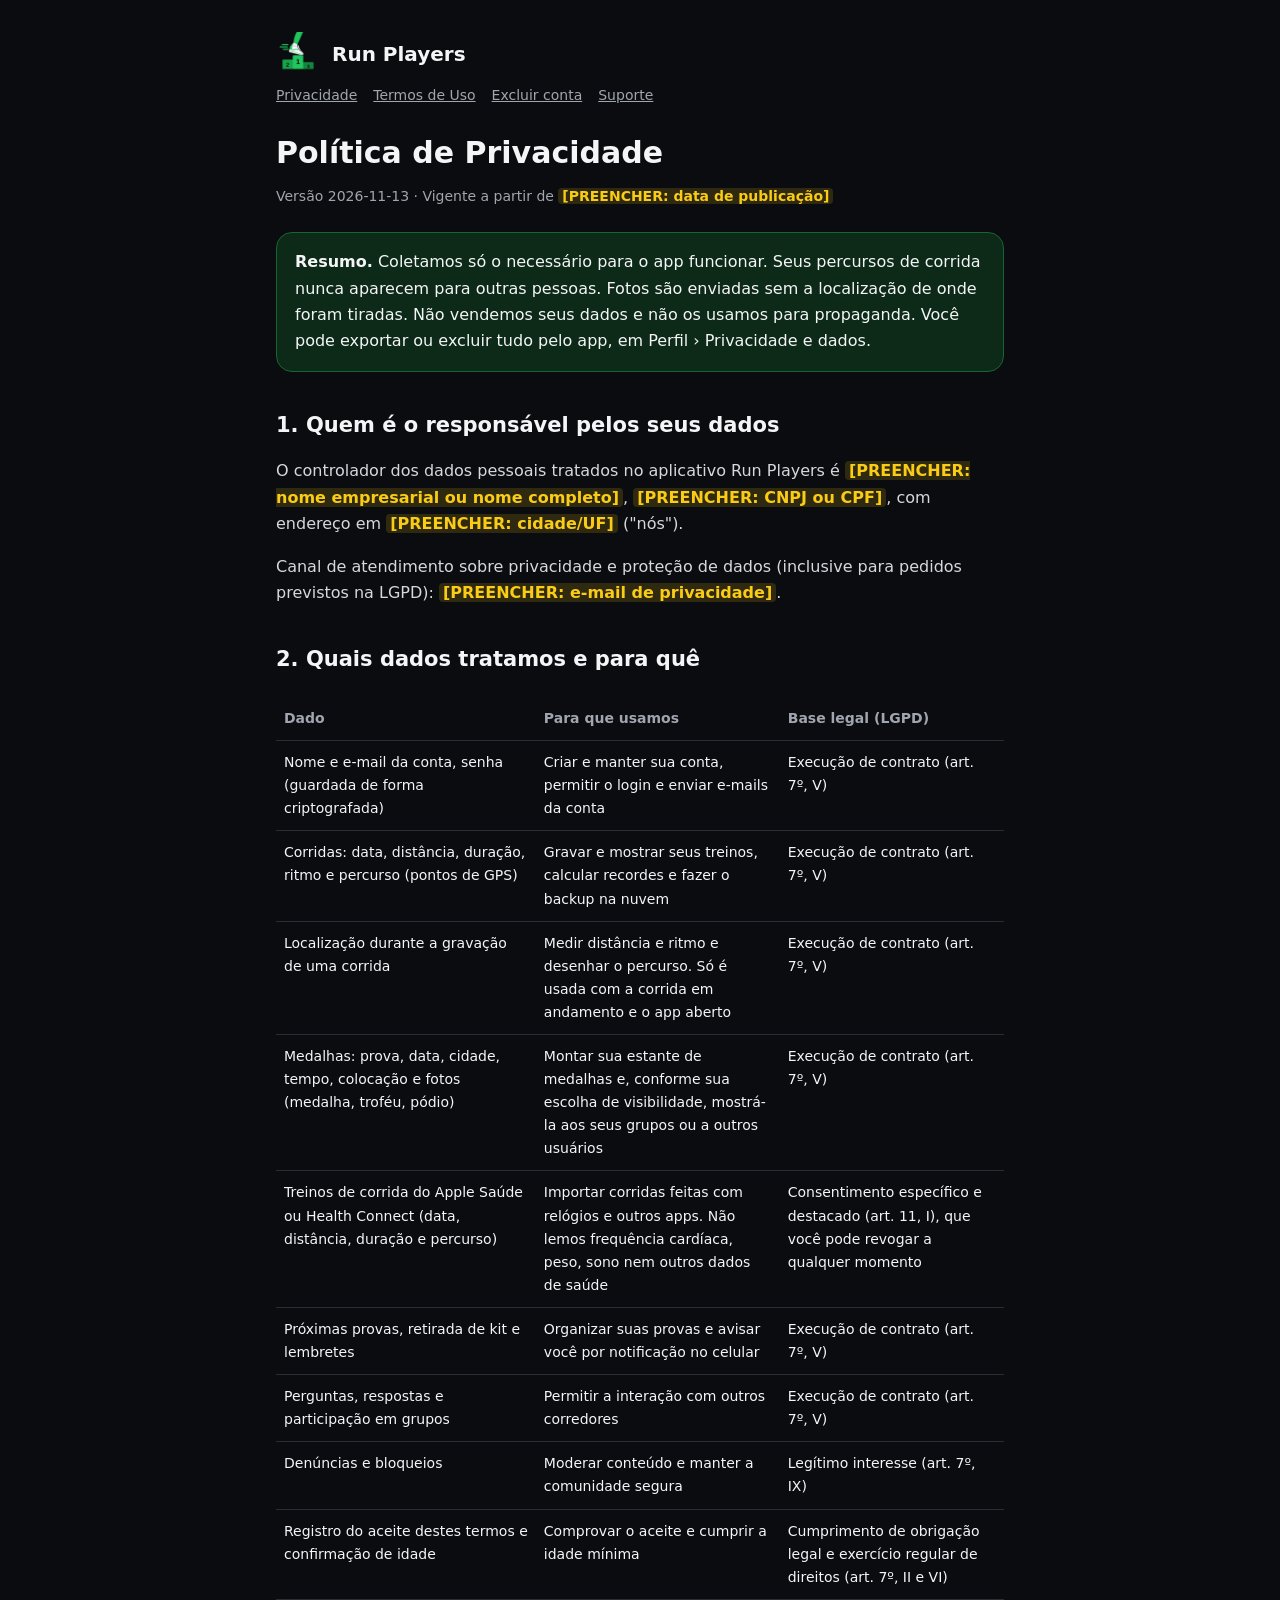
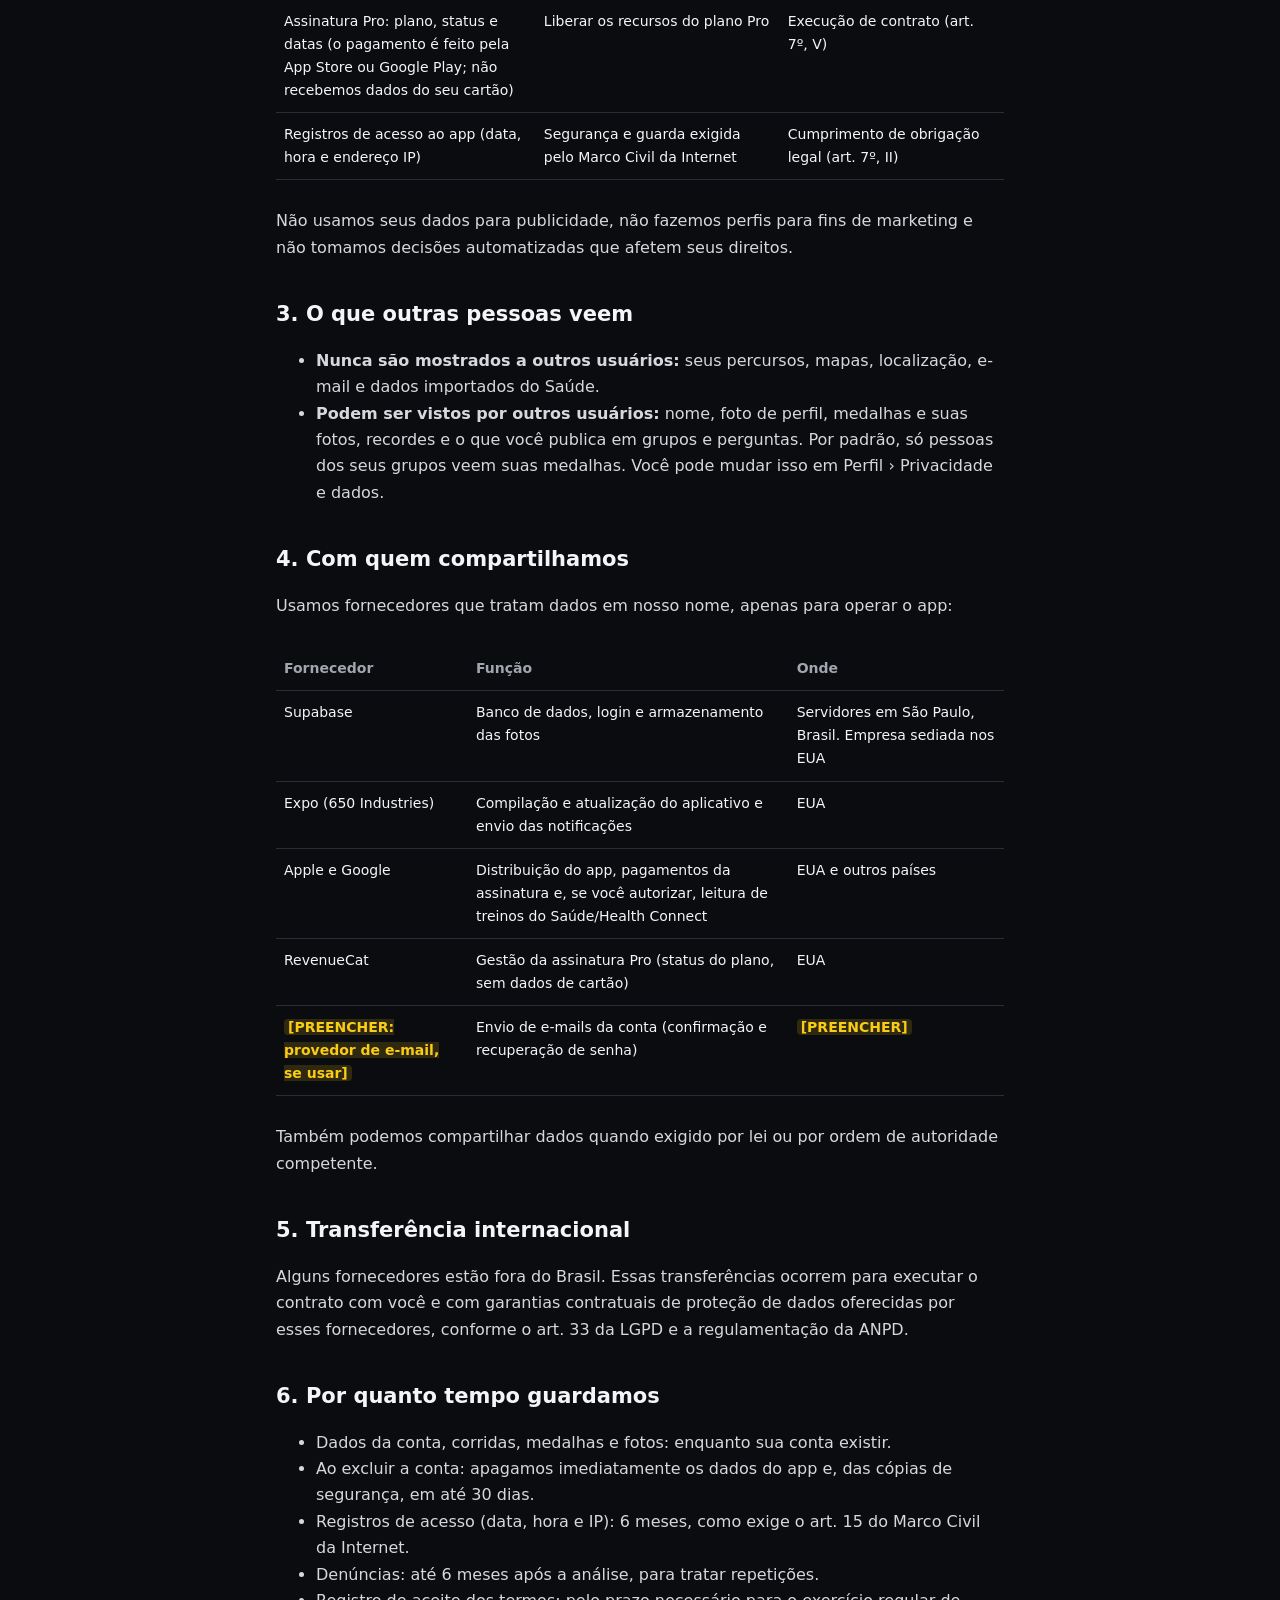
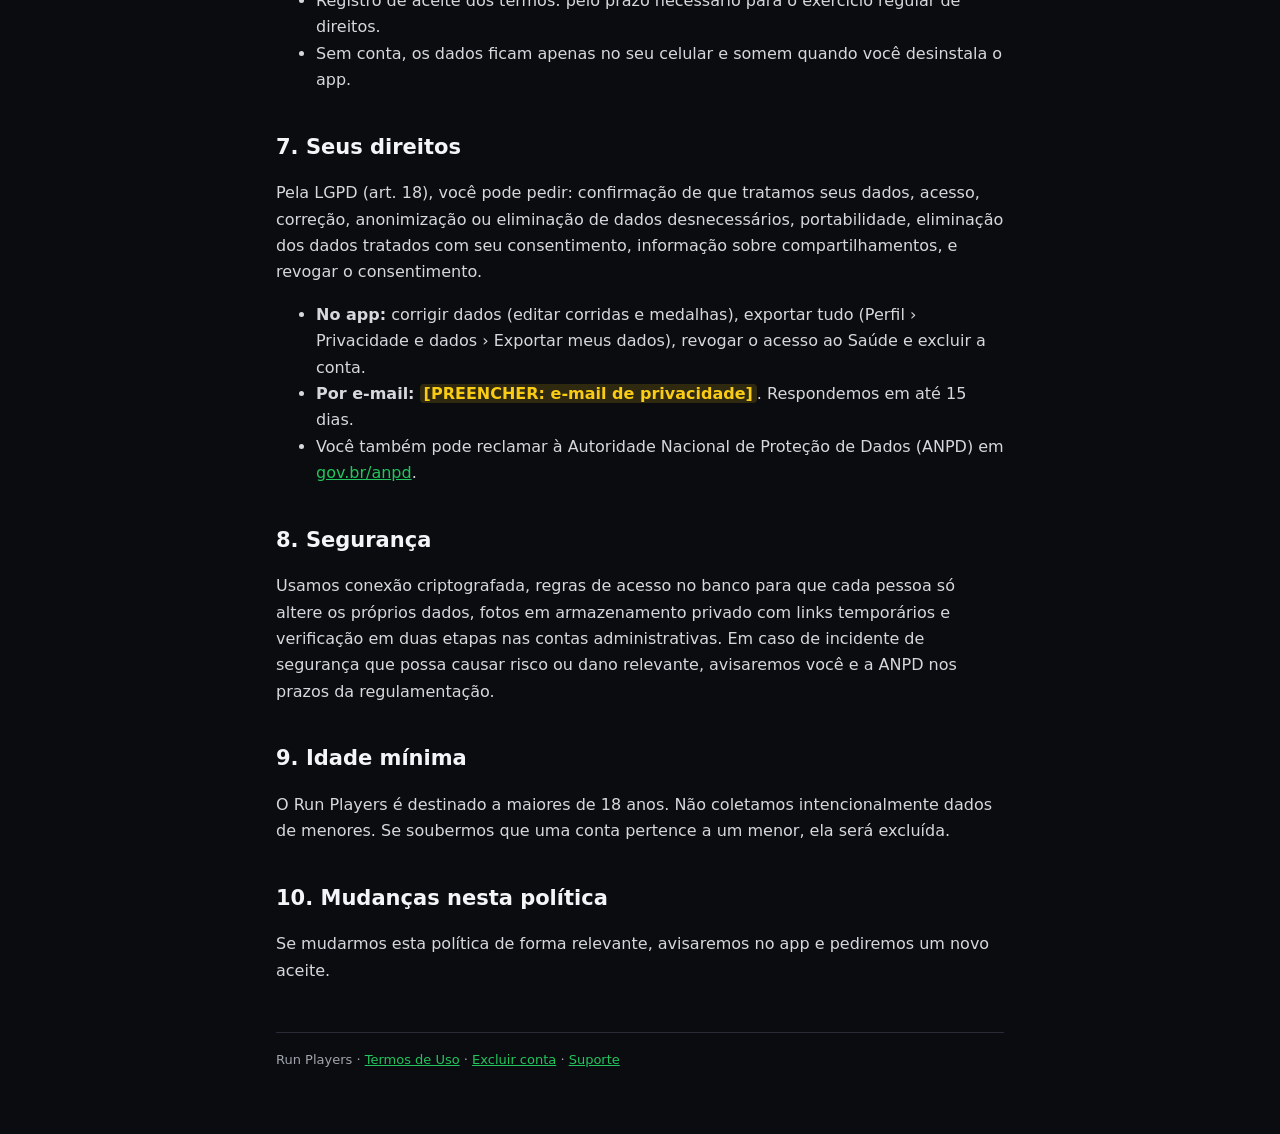
==== privacidade.html @ 9b87604a "Site do Run Players: Política, Termos, Excluir conta e Suporte Co-Authored-By: Claude Opus 5.5 <nore" ====
<!doctype html>
<html lang="pt-BR">
<head>
<meta charset="utf-8">
<meta name="viewport" content="width=device-width, initial-scale=1">
<title>Política de Privacidade · Run Players</title>
<meta name="description" content="Como o Run Players trata seus dados pessoais, conforme a LGPD.">
<link rel="stylesheet" href="estilo.css">
</head>
<body>
<div class="wrap">
  <header><img src="icone.png" alt=""><a href="index.html">Run Players</a></header>
  <nav><a href="privacidade.html">Privacidade</a><a href="termos.html">Termos de Uso</a><a href="excluir-conta.html">Excluir conta</a><a href="suporte.html">Suporte</a></nav>

  <h1>Política de Privacidade</h1>
  <p class="meta">Versão 2026-11-13 · Vigente a partir de <span class="fill">[PREENCHER: data de publicação]</span></p>

  <div class="box ok">
    <strong>Resumo.</strong> Coletamos só o necessário para o app funcionar. Seus percursos de corrida nunca aparecem para outras pessoas.
    Fotos são enviadas sem a localização de onde foram tiradas. Não vendemos seus dados e não os usamos para propaganda.
    Você pode exportar ou excluir tudo pelo app, em Perfil › Privacidade e dados.
  </div>

  <h2>1. Quem é o responsável pelos seus dados</h2>
  <p>O controlador dos dados pessoais tratados no aplicativo Run Players é
    <span class="fill">[PREENCHER: nome empresarial ou nome completo]</span>,
    <span class="fill">[PREENCHER: CNPJ ou CPF]</span>, com endereço em
    <span class="fill">[PREENCHER: cidade/UF]</span> ("nós").</p>
  <p>Canal de atendimento sobre privacidade e proteção de dados (inclusive para pedidos previstos na LGPD):
    <span class="fill">[PREENCHER: e-mail de privacidade]</span>.</p>

  <h2>2. Quais dados tratamos e para quê</h2>
  <div class="table">
  <table>
    <tr><th>Dado</th><th>Para que usamos</th><th>Base legal (LGPD)</th></tr>
    <tr><td>Nome e e-mail da conta, senha (guardada de forma criptografada)</td><td>Criar e manter sua conta, permitir o login e enviar e-mails da conta</td><td>Execução de contrato (art. 7º, V)</td></tr>
    <tr><td>Corridas: data, distância, duração, ritmo e percurso (pontos de GPS)</td><td>Gravar e mostrar seus treinos, calcular recordes e fazer o backup na nuvem</td><td>Execução de contrato (art. 7º, V)</td></tr>
    <tr><td>Localização durante a gravação de uma corrida</td><td>Medir distância e ritmo e desenhar o percurso. Só é usada com a corrida em andamento e o app aberto</td><td>Execução de contrato (art. 7º, V)</td></tr>
    <tr><td>Medalhas: prova, data, cidade, tempo, colocação e fotos (medalha, troféu, pódio)</td><td>Montar sua estante de medalhas e, conforme sua escolha de visibilidade, mostrá-la aos seus grupos ou a outros usuários</td><td>Execução de contrato (art. 7º, V)</td></tr>
    <tr><td>Treinos de corrida do Apple Saúde ou Health Connect (data, distância, duração e percurso)</td><td>Importar corridas feitas com relógios e outros apps. Não lemos frequência cardíaca, peso, sono nem outros dados de saúde</td><td>Consentimento específico e destacado (art. 11, I), que você pode revogar a qualquer momento</td></tr>
    <tr><td>Próximas provas, retirada de kit e lembretes</td><td>Organizar suas provas e avisar você por notificação no celular</td><td>Execução de contrato (art. 7º, V)</td></tr>
    <tr><td>Perguntas, respostas e participação em grupos</td><td>Permitir a interação com outros corredores</td><td>Execução de contrato (art. 7º, V)</td></tr>
    <tr><td>Denúncias e bloqueios</td><td>Moderar conteúdo e manter a comunidade segura</td><td>Legítimo interesse (art. 7º, IX)</td></tr>
    <tr><td>Registro do aceite destes termos e confirmação de idade</td><td>Comprovar o aceite e cumprir a idade mínima</td><td>Cumprimento de obrigação legal e exercício regular de direitos (art. 7º, II e VI)</td></tr>
    <tr><td>Assinatura Pro: plano, status e datas (o pagamento é feito pela App Store ou Google Play; não recebemos dados do seu cartão)</td><td>Liberar os recursos do plano Pro</td><td>Execução de contrato (art. 7º, V)</td></tr>
    <tr><td>Registros de acesso ao app (data, hora e endereço IP)</td><td>Segurança e guarda exigida pelo Marco Civil da Internet</td><td>Cumprimento de obrigação legal (art. 7º, II)</td></tr>
  </table>
  </div>
  <p>Não usamos seus dados para publicidade, não fazemos perfis para fins de marketing e não tomamos decisões automatizadas que afetem seus direitos.</p>

  <h2>3. O que outras pessoas veem</h2>
  <ul>
    <li><strong>Nunca são mostrados a outros usuários:</strong> seus percursos, mapas, localização, e-mail e dados importados do Saúde.</li>
    <li><strong>Podem ser vistos por outros usuários:</strong> nome, foto de perfil, medalhas e suas fotos, recordes e o que você publica em grupos e perguntas.
      Por padrão, só pessoas dos seus grupos veem suas medalhas. Você pode mudar isso em Perfil › Privacidade e dados.</li>
  </ul>

  <h2>4. Com quem compartilhamos</h2>
  <p>Usamos fornecedores que tratam dados em nosso nome, apenas para operar o app:</p>
  <div class="table">
  <table>
    <tr><th>Fornecedor</th><th>Função</th><th>Onde</th></tr>
    <tr><td>Supabase</td><td>Banco de dados, login e armazenamento das fotos</td><td>Servidores em São Paulo, Brasil. Empresa sediada nos EUA</td></tr>
    <tr><td>Expo (650 Industries)</td><td>Compilação e atualização do aplicativo e envio das notificações</td><td>EUA</td></tr>
    <tr><td>Apple e Google</td><td>Distribuição do app, pagamentos da assinatura e, se você autorizar, leitura de treinos do Saúde/Health Connect</td><td>EUA e outros países</td></tr>
    <tr><td>RevenueCat</td><td>Gestão da assinatura Pro (status do plano, sem dados de cartão)</td><td>EUA</td></tr>
    <tr><td><span class="fill">[PREENCHER: provedor de e-mail, se usar]</span></td><td>Envio de e-mails da conta (confirmação e recuperação de senha)</td><td><span class="fill">[PREENCHER]</span></td></tr>
  </table>
  </div>
  <p>Também podemos compartilhar dados quando exigido por lei ou por ordem de autoridade competente.</p>

  <h2>5. Transferência internacional</h2>
  <p>Alguns fornecedores estão fora do Brasil. Essas transferências ocorrem para executar o contrato com você e com garantias contratuais de proteção de dados oferecidas por esses fornecedores, conforme o art. 33 da LGPD e a regulamentação da ANPD.</p>

  <h2>6. Por quanto tempo guardamos</h2>
  <ul>
    <li>Dados da conta, corridas, medalhas e fotos: enquanto sua conta existir.</li>
    <li>Ao excluir a conta: apagamos imediatamente os dados do app e, das cópias de segurança, em até 30 dias.</li>
    <li>Registros de acesso (data, hora e IP): 6 meses, como exige o art. 15 do Marco Civil da Internet.</li>
    <li>Denúncias: até 6 meses após a análise, para tratar repetições.</li>
    <li>Registro de aceite dos termos: pelo prazo necessário para o exercício regular de direitos.</li>
    <li>Sem conta, os dados ficam apenas no seu celular e somem quando você desinstala o app.</li>
  </ul>

  <h2>7. Seus direitos</h2>
  <p>Pela LGPD (art. 18), você pode pedir: confirmação de que tratamos seus dados, acesso, correção, anonimização ou eliminação de dados desnecessários, portabilidade, eliminação dos dados tratados com seu consentimento, informação sobre compartilhamentos, e revogar o consentimento.</p>
  <ul>
    <li><strong>No app:</strong> corrigir dados (editar corridas e medalhas), exportar tudo (Perfil › Privacidade e dados › Exportar meus dados), revogar o acesso ao Saúde e excluir a conta.</li>
    <li><strong>Por e-mail:</strong> <span class="fill">[PREENCHER: e-mail de privacidade]</span>. Respondemos em até 15 dias.</li>
    <li>Você também pode reclamar à Autoridade Nacional de Proteção de Dados (ANPD) em <a href="https://www.gov.br/anpd">gov.br/anpd</a>.</li>
  </ul>

  <h2>8. Segurança</h2>
  <p>Usamos conexão criptografada, regras de acesso no banco para que cada pessoa só altere os próprios dados, fotos em armazenamento privado com links temporários e verificação em duas etapas nas contas administrativas. Em caso de incidente de segurança que possa causar risco ou dano relevante, avisaremos você e a ANPD nos prazos da regulamentação.</p>

  <h2>9. Idade mínima</h2>
  <p>O Run Players é destinado a maiores de 18 anos. Não coletamos intencionalmente dados de menores. Se soubermos que uma conta pertence a um menor, ela será excluída.</p>

  <h2>10. Mudanças nesta política</h2>
  <p>Se mudarmos esta política de forma relevante, avisaremos no app e pediremos um novo aceite.</p>

  <footer>Run Players · <a href="termos.html">Termos de Uso</a> · <a href="excluir-conta.html">Excluir conta</a> · <a href="suporte.html">Suporte</a></footer>
</div>
</body>
</html>
---- estilo.css ----
:root {
  --bg: #0b0c0f;
  --surface: #16181d;
  --line: #2a2d35;
  --text: #f4f5f7;
  --muted: #a1a5af;
  --accent: #22c55e;
  --soft: #0d2a18;
  --fill: #facc15;
}
* { box-sizing: border-box; }
html { -webkit-text-size-adjust: 100%; }
body {
  margin: 0;
  background: var(--bg);
  color: var(--text);
  font: 16px/1.65 system-ui, -apple-system, "Segoe UI", Roboto, sans-serif;
}
.wrap { max-width: 760px; margin: 0 auto; padding: 32px 16px 64px; }
header { display: flex; align-items: center; gap: 12px; margin-bottom: 8px; }
header img { width: 44px; height: 44px; border-radius: 10px; }
header a { color: var(--text); text-decoration: none; font-weight: 800; font-size: 20px; }
nav { display: flex; flex-wrap: wrap; gap: 6px 16px; margin: 8px 0 28px; font-size: 14px; }
nav a { color: var(--muted); }
h1 { font-size: 30px; line-height: 1.2; margin: 0 0 6px; }
h2 { font-size: 21px; margin: 36px 0 8px; }
h3 { font-size: 17px; margin: 24px 0 4px; }
p, li { color: #d6d8dd; }
a { color: var(--accent); }
.meta { color: var(--muted); font-size: 14px; margin-bottom: 24px; }
.box { background: var(--surface); border: 1px solid var(--line); border-radius: 16px; padding: 16px 18px; margin: 16px 0; }
.box.ok { background: var(--soft); border-color: #166534; }
table { width: 100%; border-collapse: collapse; margin: 12px 0; font-size: 14px; }
.table { overflow-x: auto; }
th, td { text-align: left; vertical-align: top; padding: 10px 8px; border-bottom: 1px solid var(--line); }
th { color: var(--muted); font-weight: 600; }
.fill { background: rgba(250, 204, 21, 0.15); color: var(--fill); padding: 0 4px; border-radius: 4px; font-weight: 600; }
.button { display: inline-block; background: var(--accent); color: #0b0c0f; font-weight: 800; text-decoration: none; padding: 12px 20px; border-radius: 26px; margin: 8px 0; }
footer { margin-top: 48px; padding-top: 16px; border-top: 1px solid var(--line); color: var(--muted); font-size: 13px; }
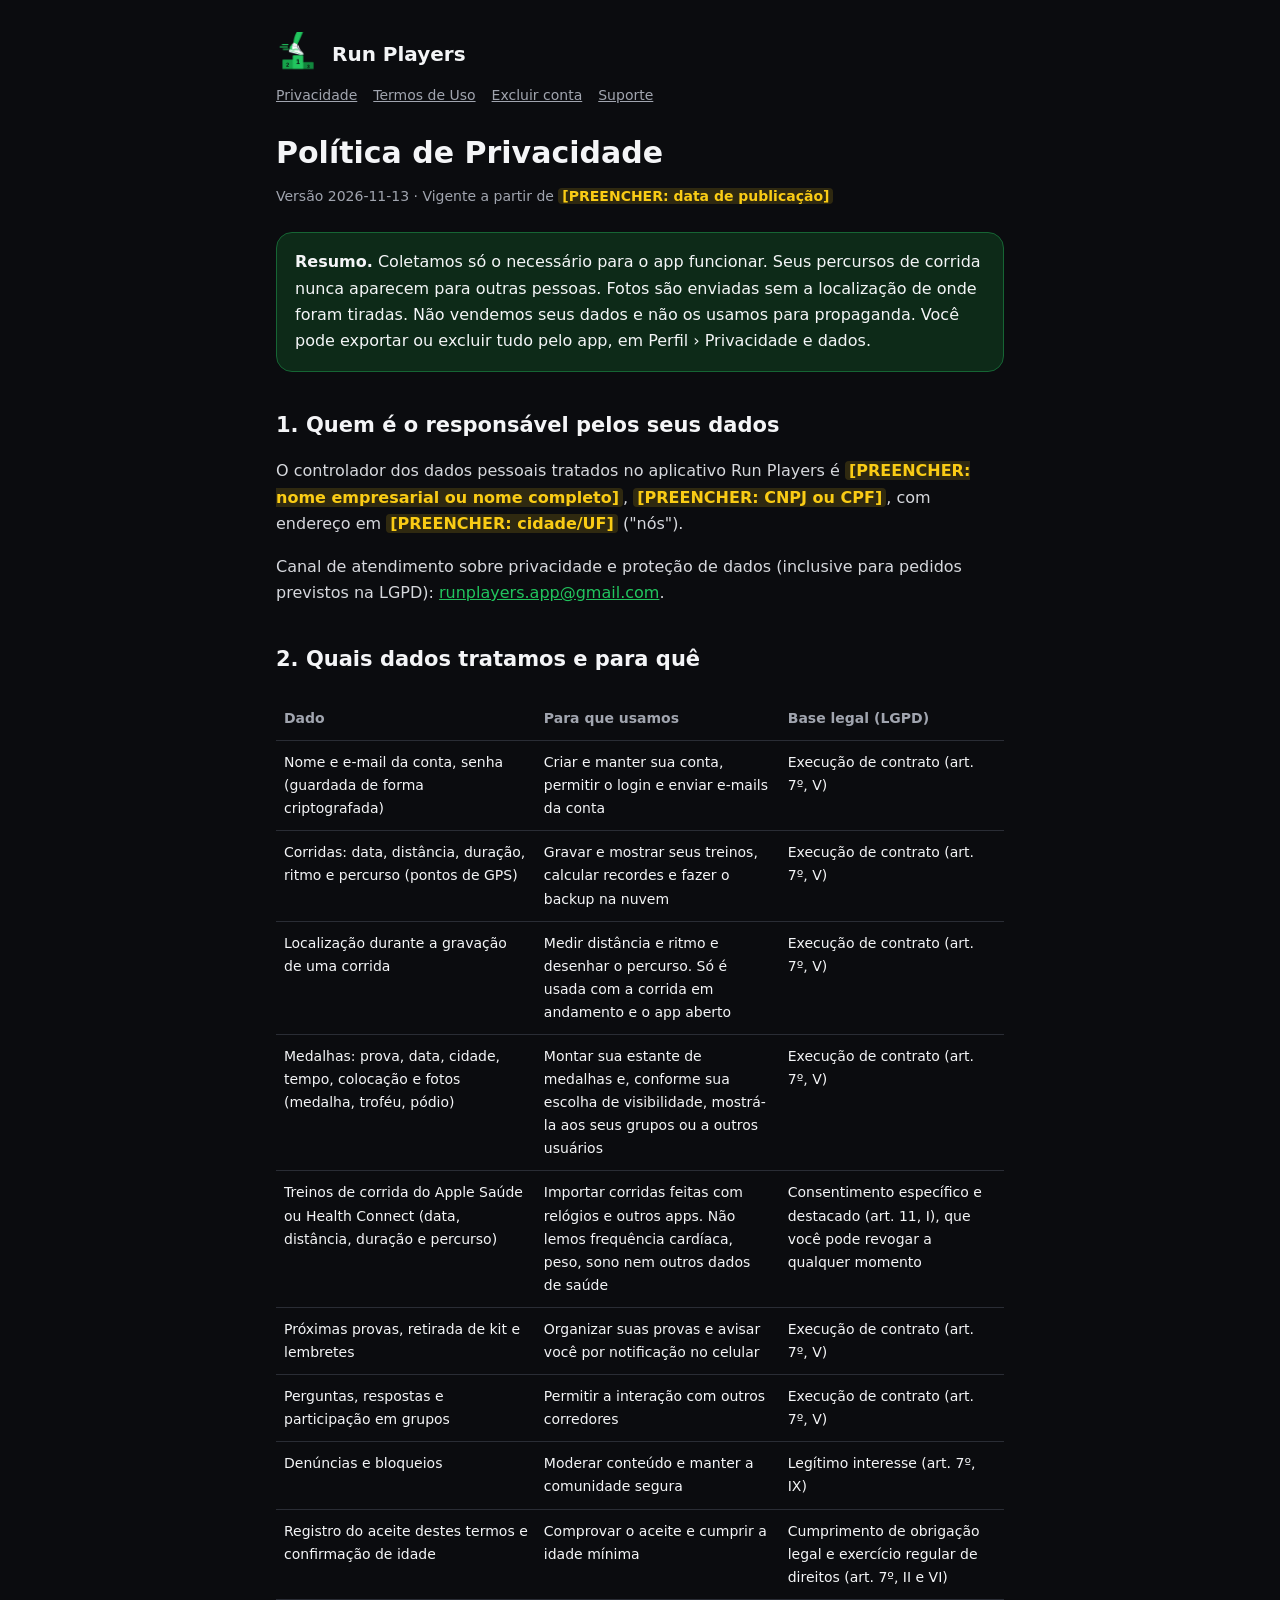
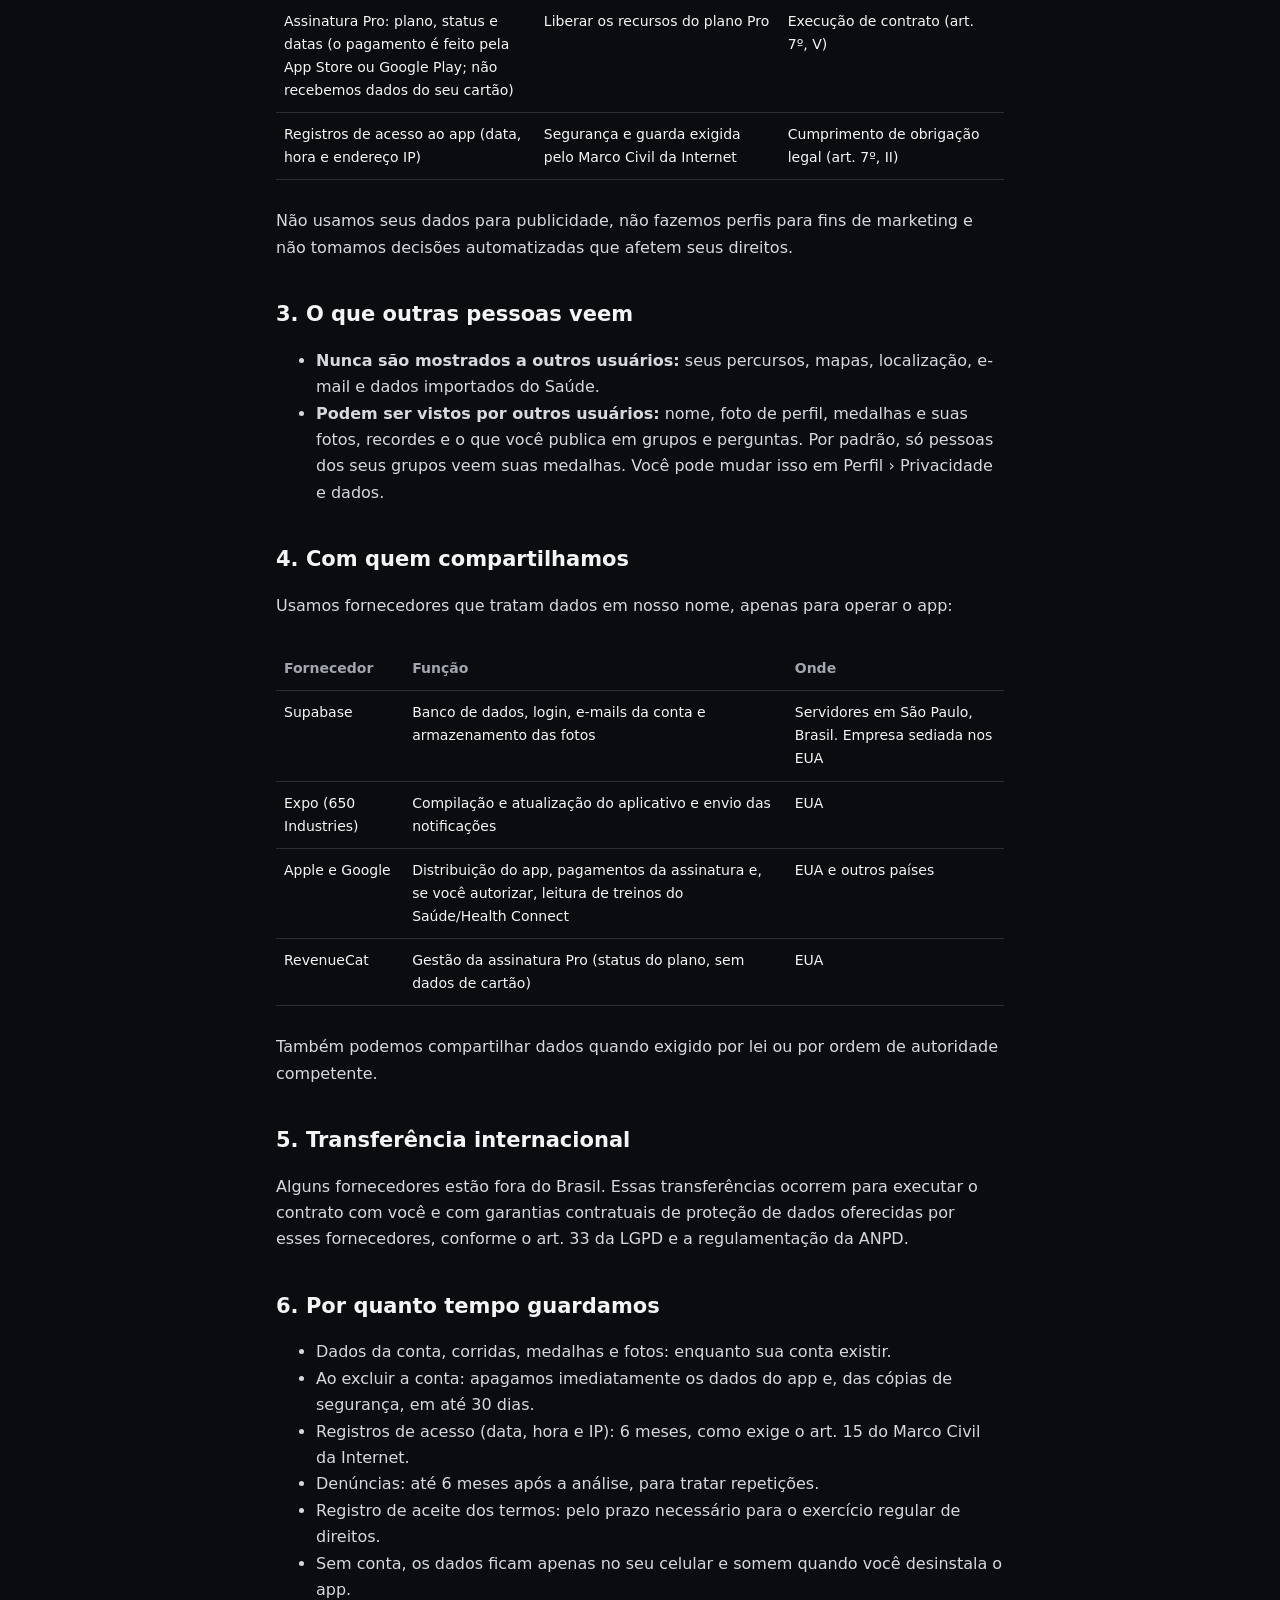
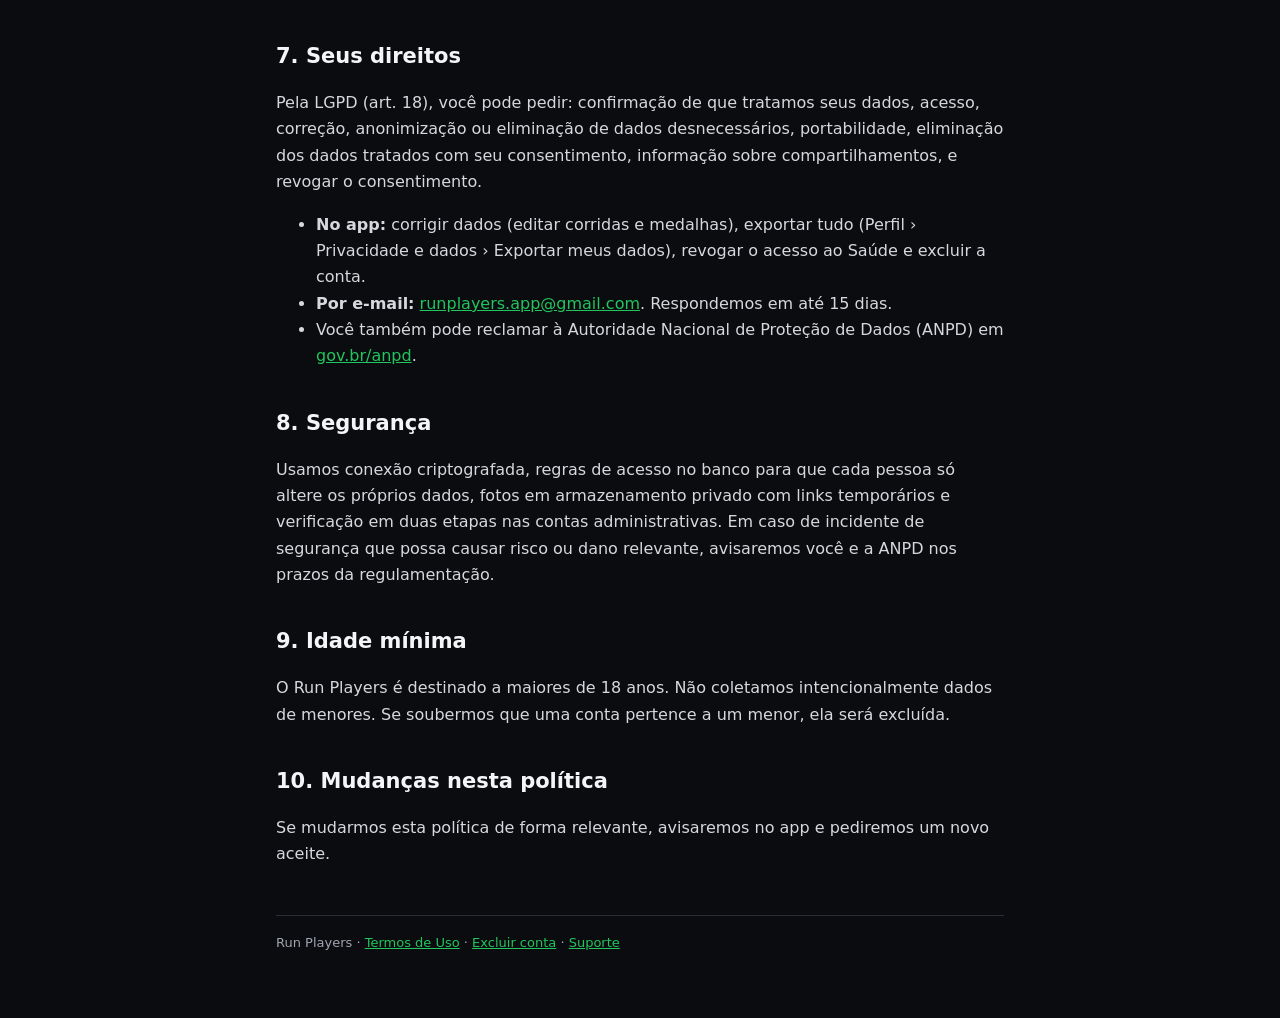
==== commit 80c2f912: "E-mail de contato runplayers.app@gmail.com Co-Authored-By: Claude Opus 5.5 <noreply@anthropic.com> C" ====
--- a/privacidade.html
+++ b/privacidade.html
@@ -27,7 +27,7 @@
     <span class="fill">[PREENCHER: CNPJ ou CPF]</span>, com endereço em
     <span class="fill">[PREENCHER: cidade/UF]</span> ("nós").</p>
   <p>Canal de atendimento sobre privacidade e proteção de dados (inclusive para pedidos previstos na LGPD):
-    <span class="fill">[PREENCHER: e-mail de privacidade]</span>.</p>
+    <a href="mailto:runplayers.app@gmail.com">runplayers.app@gmail.com</a>.</p>
 
   <h2>2. Quais dados tratamos e para quê</h2>
   <div class="table">
@@ -60,11 +60,10 @@
   <div class="table">
   <table>
     <tr><th>Fornecedor</th><th>Função</th><th>Onde</th></tr>
-    <tr><td>Supabase</td><td>Banco de dados, login e armazenamento das fotos</td><td>Servidores em São Paulo, Brasil. Empresa sediada nos EUA</td></tr>
+    <tr><td>Supabase</td><td>Banco de dados, login, e-mails da conta e armazenamento das fotos</td><td>Servidores em São Paulo, Brasil. Empresa sediada nos EUA</td></tr>
     <tr><td>Expo (650 Industries)</td><td>Compilação e atualização do aplicativo e envio das notificações</td><td>EUA</td></tr>
     <tr><td>Apple e Google</td><td>Distribuição do app, pagamentos da assinatura e, se você autorizar, leitura de treinos do Saúde/Health Connect</td><td>EUA e outros países</td></tr>
     <tr><td>RevenueCat</td><td>Gestão da assinatura Pro (status do plano, sem dados de cartão)</td><td>EUA</td></tr>
-    <tr><td><span class="fill">[PREENCHER: provedor de e-mail, se usar]</span></td><td>Envio de e-mails da conta (confirmação e recuperação de senha)</td><td><span class="fill">[PREENCHER]</span></td></tr>
   </table>
   </div>
   <p>Também podemos compartilhar dados quando exigido por lei ou por ordem de autoridade competente.</p>
@@ -86,7 +85,7 @@
   <p>Pela LGPD (art. 18), você pode pedir: confirmação de que tratamos seus dados, acesso, correção, anonimização ou eliminação de dados desnecessários, portabilidade, eliminação dos dados tratados com seu consentimento, informação sobre compartilhamentos, e revogar o consentimento.</p>
   <ul>
     <li><strong>No app:</strong> corrigir dados (editar corridas e medalhas), exportar tudo (Perfil › Privacidade e dados › Exportar meus dados), revogar o acesso ao Saúde e excluir a conta.</li>
-    <li><strong>Por e-mail:</strong> <span class="fill">[PREENCHER: e-mail de privacidade]</span>. Respondemos em até 15 dias.</li>
+    <li><strong>Por e-mail:</strong> <a href="mailto:runplayers.app@gmail.com">runplayers.app@gmail.com</a>. Respondemos em até 15 dias.</li>
     <li>Você também pode reclamar à Autoridade Nacional de Proteção de Dados (ANPD) em <a href="https://www.gov.br/anpd">gov.br/anpd</a>.</li>
   </ul>
 
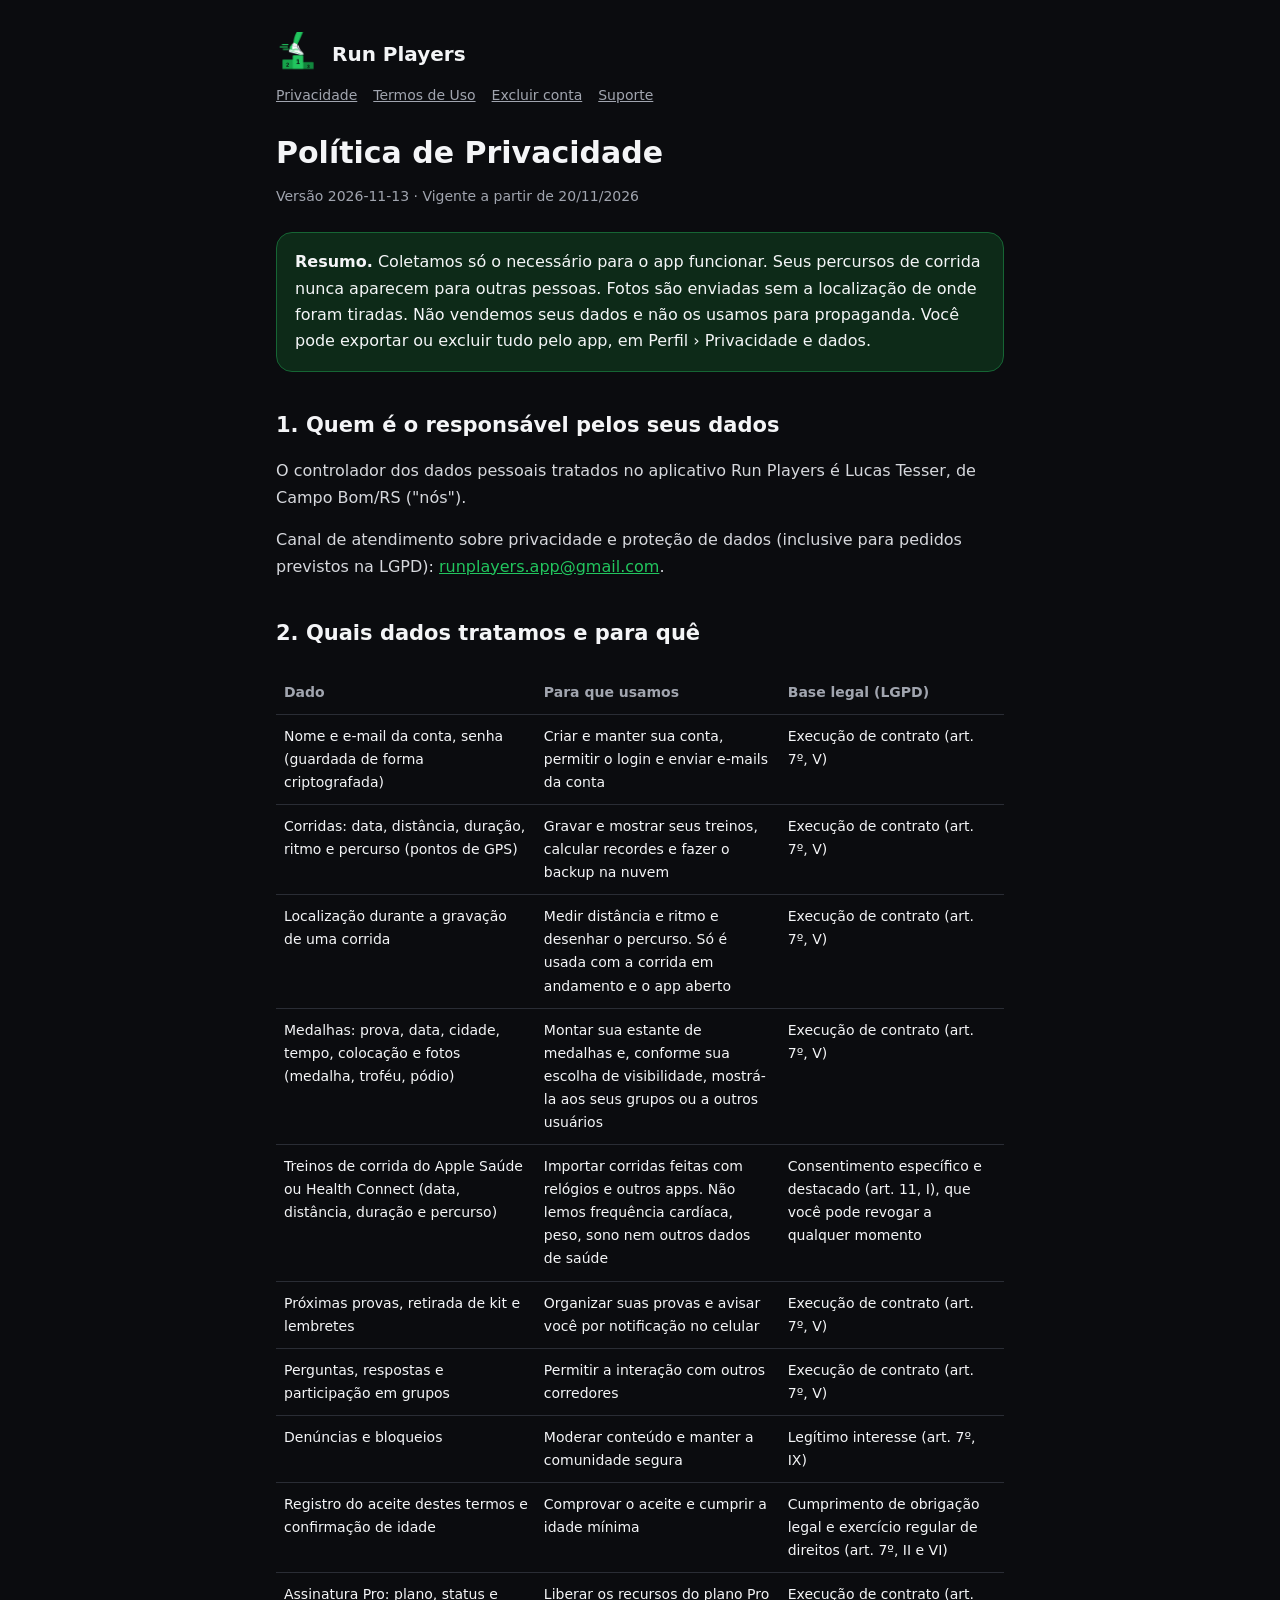
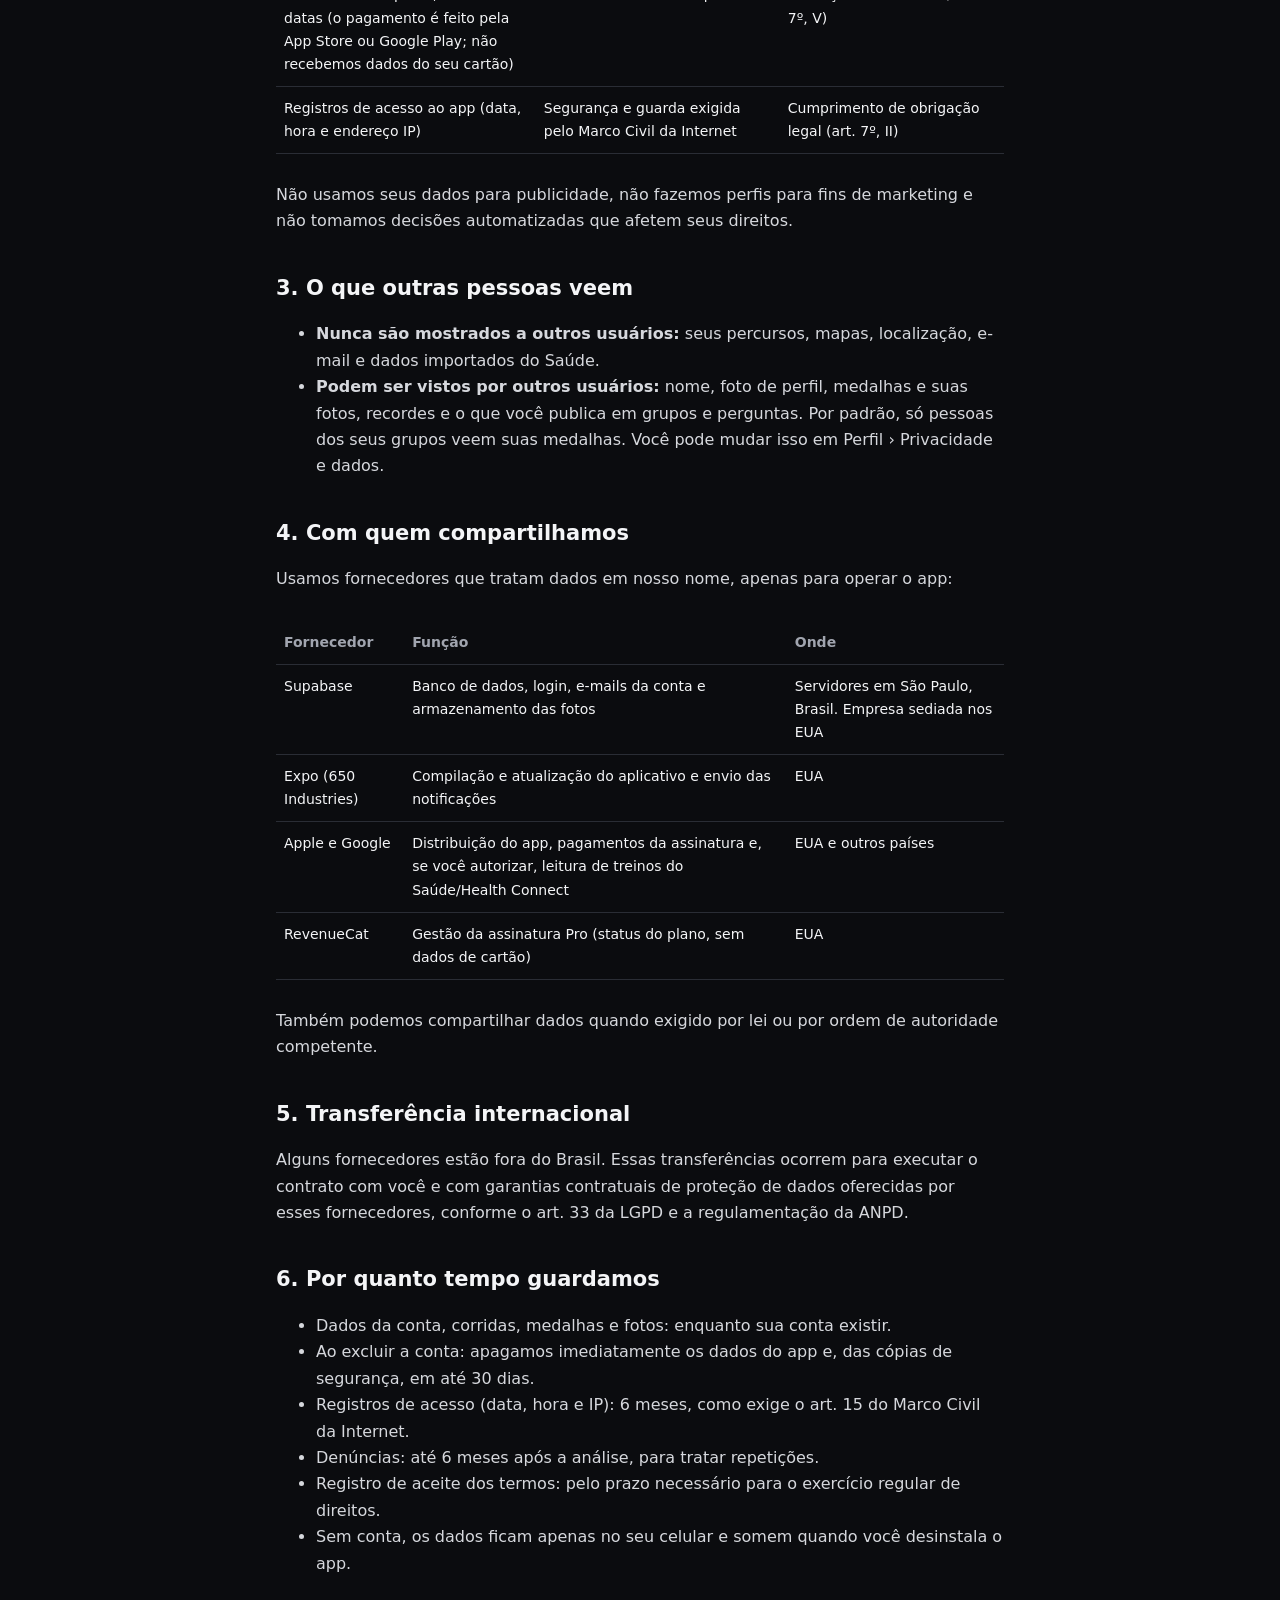
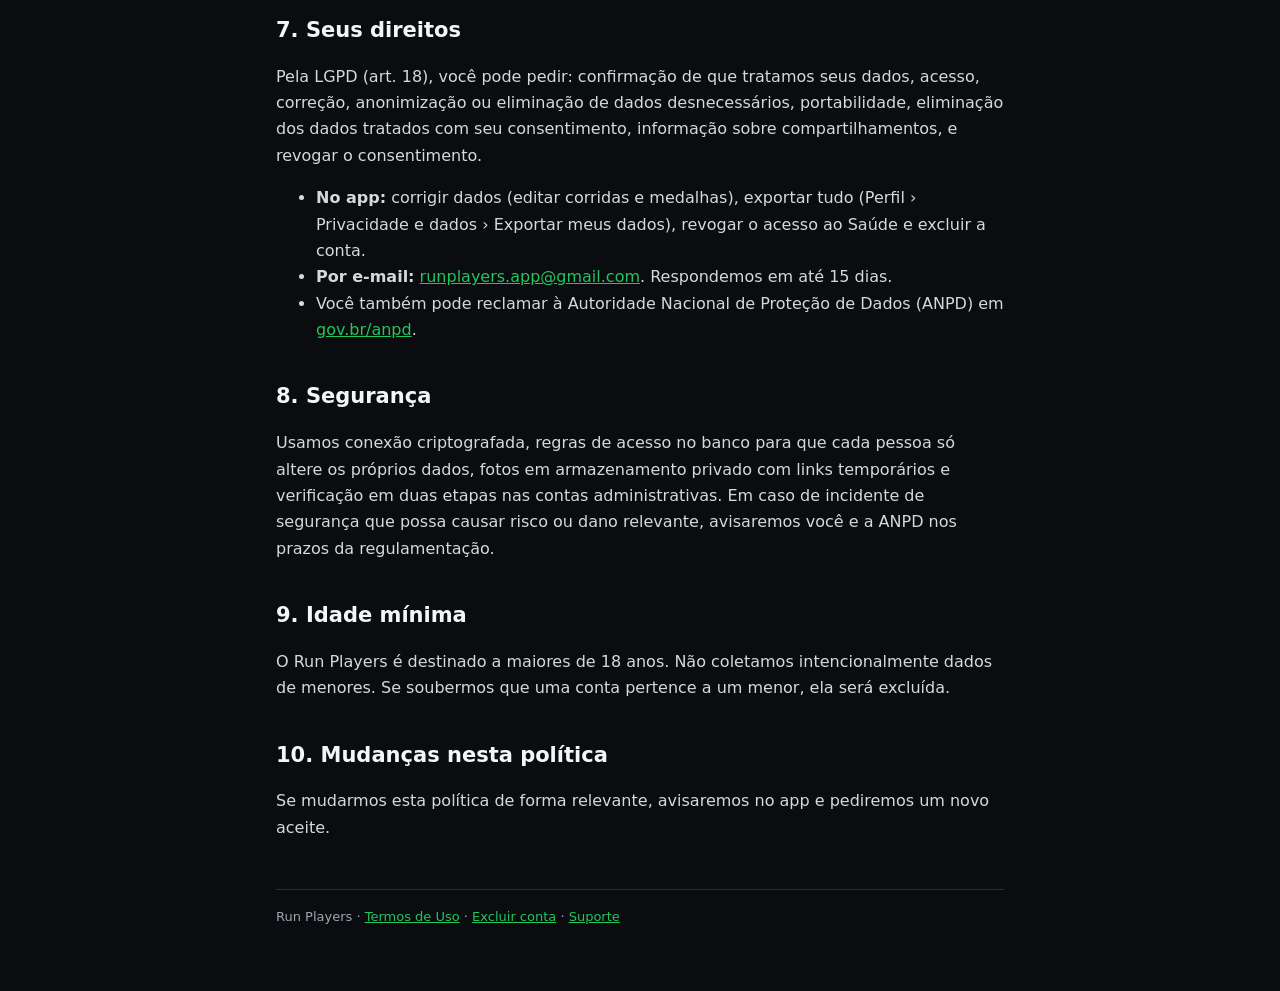
==== commit 994531db: "Responsável, cidade e data de vigência Co-Authored-By: Claude Opus 5.5 <noreply@anthropic.com> Claud" ====
--- a/privacidade.html
+++ b/privacidade.html
@@ -13,7 +13,7 @@
   <nav><a href="privacidade.html">Privacidade</a><a href="termos.html">Termos de Uso</a><a href="excluir-conta.html">Excluir conta</a><a href="suporte.html">Suporte</a></nav>
 
   <h1>Política de Privacidade</h1>
-  <p class="meta">Versão 2026-11-13 · Vigente a partir de <span class="fill">[PREENCHER: data de publicação]</span></p>
+  <p class="meta">Versão 2026-11-13 · Vigente a partir de 20/11/2026</p>
 
   <div class="box ok">
     <strong>Resumo.</strong> Coletamos só o necessário para o app funcionar. Seus percursos de corrida nunca aparecem para outras pessoas.
@@ -23,9 +23,7 @@
 
   <h2>1. Quem é o responsável pelos seus dados</h2>
   <p>O controlador dos dados pessoais tratados no aplicativo Run Players é
-    <span class="fill">[PREENCHER: nome empresarial ou nome completo]</span>,
-    <span class="fill">[PREENCHER: CNPJ ou CPF]</span>, com endereço em
-    <span class="fill">[PREENCHER: cidade/UF]</span> ("nós").</p>
+    Lucas Tesser, de Campo Bom/RS ("nós").</p>
   <p>Canal de atendimento sobre privacidade e proteção de dados (inclusive para pedidos previstos na LGPD):
     <a href="mailto:runplayers.app@gmail.com">runplayers.app@gmail.com</a>.</p>
 
